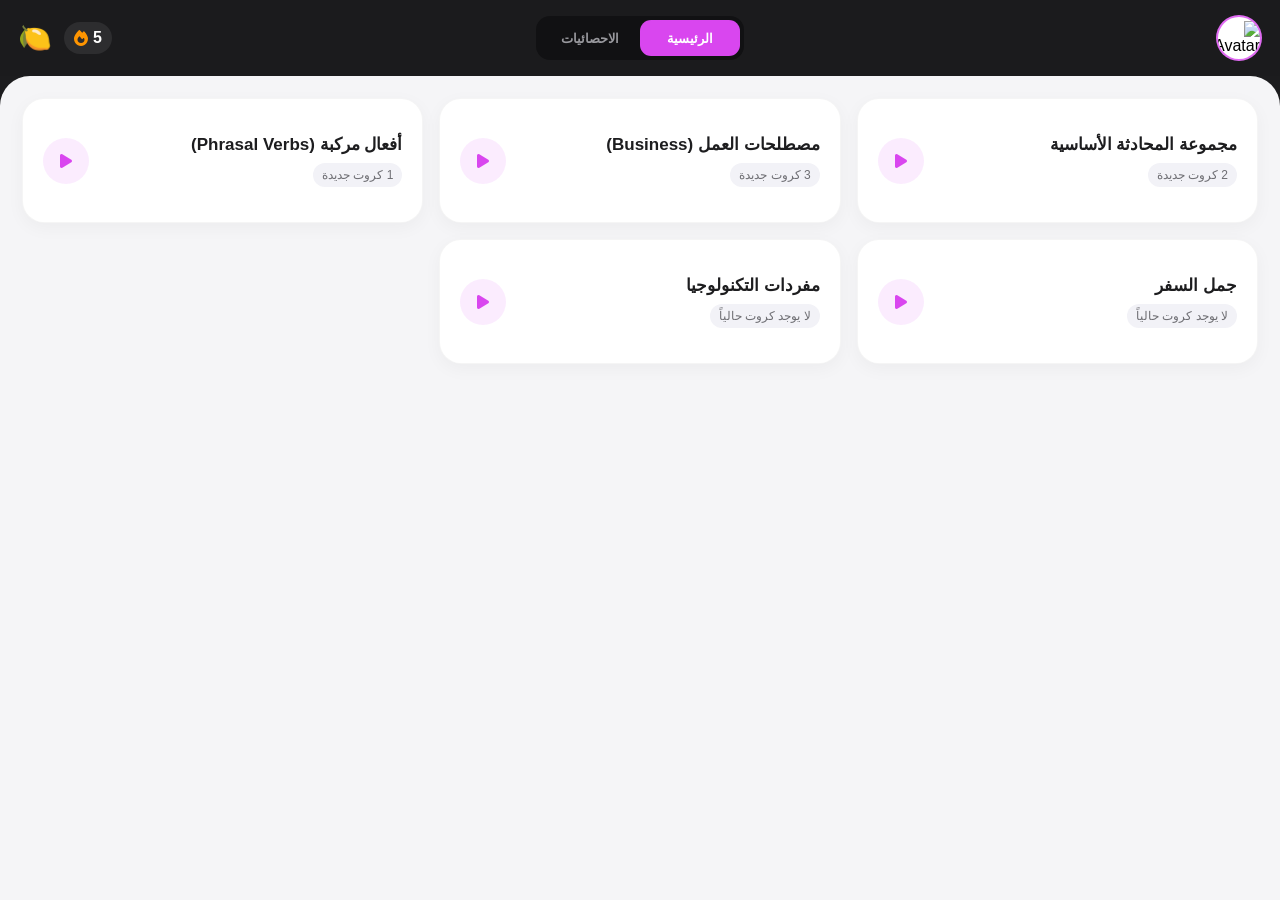
==== dashboard/index.html @ ae21d2ec "Add files via upload" ====
<!doctype html>
<html lang="ar" dir="rtl">

<head>
    <meta charset="UTF-8">
    <meta name="viewport" content="width=device-width,initial-scale=1.0">
    <link rel="stylesheet" href="style.css">
    <link rel="stylesheet" href="https://cdnjs.cloudflare.com/ajax/libs/font-awesome/6.4.0/css/all.min.css">
    <title>Dashboard</title>
</head>

<body>
    <main class="app dashboard">
        <header class="dashboard-header">
            <div class="profile"><button class="avatar" onclick="toggleProfile()"><img
                        src="https://api.dicebear.com/7.x/avataaars/svg?seed=Felix&backgroundColor=b6e3f4"
                        alt="Avatar"></button>
                <div id="profileMenu" class="profile-menu hidden"><button><i
                            class="fa-solid fa-gear"></i>الإعدادات</button><button onclick="openSubscription()"><i
                            class="fa-solid fa-crown"></i>الإشتراكات</button>
                    <div class="divider"></div><button class="logout" onclick="logout()"><i
                            class="fa-solid fa-arrow-right-from-bracket"></i>تسجيل الخروج</button>
                </div>
            </div>
            <div class="tabs">
                <div id="indicator" class="indicator"></div><button id="homeBtn" class="active"
                    onclick="switchTab('home')">الرئيسية</button><button id="statsBtn"
                    onclick="switchTab('stats')">الاحصائيات</button>
            </div>
            <div class="brand">
                <div class="streak"><span>5</span><i class="fa-solid fa-fire"></i></div>
                <div class="logo">🍋</div>
            </div>
        </header>
        <section class="dashboard-body">
            <div id="homePanel" class="tab-panel">
                <div id="decks" class="decks"></div>
            </div>
            <div id="statsPanel" class="tab-panel hidden">
                <div class="stats">
                    <div class="stats-icon"><i class="fa-solid fa-chart-pie"></i></div>
                    <h2>إحصائيات اليوم</h2>
                    <p>تابع تقدمك واستمر في التعلم</p>
                    <div class="stats-card">
                        <div class="stat"><span>انت ذاكرت</span><strong id="cards">0 <small>كارت</small></strong></div>
                        <div class="stat-divider"></div>
                        <div class="stat"><span>انت حفظت</span><strong id="words">0 <small>كلمة</small></strong></div>
                    </div>
                    <div class="achievement-card">
                        <div class="achievement-profile"><img
                                src="https://api.dicebear.com/7.x/avataaars/svg?seed=Felix&backgroundColor=b6e3f4"
                                alt="Profile">
                            <h3 id="profile-name">اسم المستخدم</h3>
                            <p id="profile-level">Level 1 🔥</p>
                        </div>
                        <div class="achievement-list"><span>🔥 5 أيام متتالية</span><span>📚 <b
                                    id="achievementCards">0</b> كارت</span><span>🧠 <b id="achievementWords">0</b>
                                كلمة</span></div><button class="share-button" onclick="shareProgress()"><i
                                class="fa-solid fa-share-nodes"></i><span>مشاركة الإنجازات</span></button>
                    </div>
                </div>
            </div>
        </section>
        <div id="subscription" class="modal-backdrop hidden" onclick="closeSubscription(event)">
            <div class="modal" onclick="event.stopPropagation()"><button class="close" onclick="closeSubscription()"><i
                        class="fa-solid fa-xmark"></i></button>
                <div class="modal-head"><i class="fa-solid fa-crown"></i>
                    <h2>اشترك الآن</h2>
                    <p>افتح كل المميزات وانطلق في تعلمك</p>
                </div>
                <div class="plans">
                    <div class="plan">
                        <div class="plan-head"><span>مجاني</span><span>0$</span></div>
                        <ul>
                            <li>✓ كارتين فقط في اليوم</li>
                            <li>× إحصائيات محدودة</li>
                        </ul>
                    </div>
                    <div class="plan basic"><span class="badge">الأكثر طلباً</span>
                        <div class="plan-head"><span>أساسي</span><span>5$/mo</span></div>
                        <ul>
                            <li>✓ 100 كارت في اليوم</li>
                            <li>✓ أغلب المميزات متاحة</li>
                        </ul>
                    </div>
                    <div class="plan pro">
                        <div class="plan-head"><span>برو</span><span>10$/mo</span></div>
                        <ul>
                            <li>∞ عدد لا محدود من الكروت</li>
                            <li>★ كل المميزات المتقدمة</li>
                        </ul>
                    </div>
                </div>
            </div>
        </div>
    </main>
    <script src="script.js"></script>
</body>

</html>
---- dashboard/style.css ----
:root {
  --primary: #d946ef;
  --secondary: #a855f7;
  --primary-soft: rgba(217, 70, 239, .10);
  --bg: #f5f5f7;
  --surface: #fff;
  --text: #1d1d1f;
  --muted: #6e6e73;
  --border: rgba(0, 0, 0, .06);
  --ease: cubic-bezier(.22, 1, .36, 1)
}

* {
  box-sizing: border-box;
  -webkit-tap-highlight-color: transparent
}

html,
body {
  width: 100%;
  height: 100%;
  margin: 0
}

body {
  font-family: "SF Pro Rounded", "SF Rounded", -apple-system, BlinkMacSystemFont, "Segoe UI", sans-serif;
  background: var(--bg);
  color: var(--text);
  overflow: hidden
}

button,
input,
select {
  font: inherit
}

button {
  border: 0;
  cursor: pointer
}

button:active {
  transform: scale(.97)
}

a {
  text-decoration: none;
  color: inherit
}

.hidden {
  display: none !important
}

.app {
  width: 100%;
  height: 100%;
  min-height: 100dvh;
  overflow: hidden;
  background: var(--surface);
  position: relative
}

.screen {
  width: 100%;
  height: 100%;
  min-height: 100dvh;
  display: flex;
  flex-direction: column;
  animation: screenIn .55s var(--ease)
}

.page-shell {
  width: min(520px, 100%);
  height: 100%;
  margin: auto;
  padding: 24px;
  display: flex;
  flex-direction: column
}

.topbar {
  height: 48px;
  display: flex;
  align-items: center
}

.icon-btn {
  width: 42px;
  height: 42px;
  border-radius: 50%;
  background: #f2f2f7;
  color: var(--muted);
  display: grid;
  place-items: center;
  transition: .3s var(--ease)
}

.icon-btn:hover {
  background: #e5e5ea;
  transform: translateX(2px)
}

.brand-mark {
  width: 48px;
  height: 48px;
  border-radius: 17px;
  background: #fff;
  display: grid;
  place-items: center;
  box-shadow: 0 10px 28px rgba(0, 0, 0, .06);
  font-size: 24px
}

.center-head {
  text-align: center;
  margin: 22px 0 28px
}

.eyebrow {
  font-size: 10px;
  letter-spacing: 2px;
  font-weight: 800;
  color: #7c3aed;
  text-transform: uppercase;
  margin-bottom: 8px
}

h1,
h2,
h3,
p {
  margin: 0
}

.center-head h1 {
  font-size: 29px;
  line-height: 1.2;
  letter-spacing: -.8px
}

.center-head p {
  color: var(--muted);
  font-size: 14px;
  margin-top: 8px
}

.card {
  background: rgba(255, 255, 255, .88);
  border: 1px solid rgba(0, 0, 0, .045);
  border-radius: 24px;
  box-shadow: 0 14px 40px rgba(0, 0, 0, .055);
  padding: 20px
}

.stack {
  display: flex;
  flex-direction: column;
  gap: 14px
}

.field {
  display: flex;
  flex-direction: column;
  gap: 7px
}

.field label {
  font-size: 12px;
  font-weight: 700;
  color: var(--muted);
  padding: 0 10px
}

.input {
  width: 100%;
  height: 54px;
  border-radius: 17px;
  border: 1px solid transparent;
  background: #f2f2f7;
  outline: none;
  padding: 0 18px;
  text-align: center;
  color: var(--text);
  transition: .25s var(--ease)
}

.input:focus {
  background: #fff;
  border-color: rgba(217, 70, 239, .42);
  box-shadow: 0 0 0 5px rgba(217, 70, 239, .08);
  transform: translateY(-1px)
}

.row {
  display: flex;
  gap: 10px
}

.row>* {
  min-width: 0;
  flex: 1
}

.primary {
  width: 100%;
  min-height: 56px;
  border-radius: 18px;
  background: linear-gradient(135deg, var(--primary), var(--secondary));
  color: #fff;
  font-weight: 800;
  box-shadow: 0 14px 28px rgba(168, 85, 247, .22);
  transition: .3s var(--ease)
}

.primary:hover {
  transform: translateY(-2px);
  box-shadow: 0 18px 34px rgba(168, 85, 247, .28)
}

.secondary {
  width: 100%;
  min-height: 52px;
  border-radius: 18px;
  background: #f2f2f7;
  color: var(--muted);
  font-weight: 750
}

.actions {
  margin-top: auto;
  padding-top: 18px;
  display: flex;
  flex-direction: column;
  gap: 10px
}

.link {
  color: var(--primary);
  font-weight: 700;
  text-align: center;
  font-size: 13px
}

.choice {
  width: 100%;
  min-height: 58px;
  border-radius: 18px;
  background: #f2f2f7;
  color: var(--text);
  font-weight: 700;
  transition: .3s var(--ease)
}

.choice:hover {
  background: #e8e8ed;
  transform: translateY(-2px);
  box-shadow: 0 10px 24px rgba(0, 0, 0, .06)
}

.choice.selected {
  background: linear-gradient(135deg, var(--primary), var(--secondary));
  color: #fff;
  box-shadow: 0 12px 28px rgba(168, 85, 247, .25);
  transform: scale(1.02)
}

.hero {
  display: grid;
  place-items: center;
  flex: 1
}

.hero-icon {
  width: 104px;
  height: 104px;
  border-radius: 31px;
  background: #f2f2f7;
  display: grid;
  place-items: center;
  font-size: 45px;
  box-shadow: 0 16px 35px rgba(0, 0, 0, .06);
  animation: float 4s ease-in-out infinite
}

.grid3 {
  display: grid;
  grid-template-columns: repeat(3, 1fr);
  gap: 12px
}

.small-choice {
  aspect-ratio: 1;
  border-radius: 21px;
  background: #f2f2f7;
  color: #8e8e93;
  font-weight: 800;
  font-size: 25px;
  transition: .35s var(--ease)
}

.small-choice:hover {
  transform: translateY(-4px)
}

.small-choice.selected {
  background: linear-gradient(135deg, var(--primary), var(--secondary));
  color: #fff;
  box-shadow: 0 12px 30px rgba(168, 85, 247, .25);
  transform: scale(1.03)
}

.fade-up {
  animation: fadeUp .55s var(--ease)
}

@keyframes screenIn {
  from {
    opacity: 0;
    transform: translateY(14px) scale(.99)
  }

  to {
    opacity: 1;
    transform: none
  }
}

@keyframes fadeUp {
  from {
    opacity: 0;
    transform: translateY(18px)
  }

  to {
    opacity: 1;
    transform: none
  }
}

@keyframes float {

  0%,
  100% {
    transform: translateY(0)
  }

  50% {
    transform: translateY(-7px)
  }
}

@media(max-width:640px) {
  .page-shell {
    padding: 18px
  }

  .center-head {
    margin: 18px 0 22px
  }

  .center-head h1 {
    font-size: 25px
  }

  .card {
    padding: 17px;
    border-radius: 21px
  }
}

.dashboard {
  background: #1c1c1e;
  color: #fff;
  overflow: hidden;
  display: flex;
  flex-direction: column
}

.dashboard-header {
  height: 76px;
  padding: 12px 18px;
  display: grid;
  grid-template-columns: 1fr auto 1fr;
  align-items: center;
  gap: 16px;
  background: rgba(28, 28, 30, .92);
  backdrop-filter: blur(24px);
  z-index: 10
}

.profile {
  position: relative;
  justify-self: start
}

.avatar {
  width: 46px;
  height: 46px;
  border-radius: 50%;
  overflow: hidden;
  background: #fff;
  border: 2px solid rgba(217, 70, 239, .8);
  padding: 0;
  transition: .3s var(--ease)
}

.avatar:hover {
  transform: scale(1.05);
  box-shadow: 0 8px 20px rgba(217, 70, 239, .22)
}

.avatar img {
  width: 100%;
  height: 100%;
  object-fit: cover
}

.profile-menu {
  position: absolute;
  top: 58px;
  right: 0;
  width: 235px;
  padding: 9px;
  border-radius: 22px;
  background: rgba(255, 255, 255, .72);
  color: #1d1d1f;
  backdrop-filter: blur(22px) saturate(150%);
  -webkit-backdrop-filter: blur(22px) saturate(150%);
  border: 1px solid rgba(255, 255, 255, .75);
  box-shadow: 0 22px 55px rgba(0, 0, 0, .24);
  z-index: 999;
  animation: menuIn .3s var(--ease)
}

.profile-menu button {
  width: 100%;
  padding: 12px;
  border-radius: 12px;
  background: transparent;
  color: #1d1d1f;
  display: flex;
  gap: 10px;
  align-items: center;
  text-align: right
}

.profile-menu button:hover {
  background: #f2f2f7
}

.profile-menu .logout {
  color: #ff3b30
}

.divider {
  height: 1px;
  background: #e5e5ea;
  margin: 5px 0
}

.tabs {
  position: relative;
  display: flex;
  padding: 4px;
  border-radius: 14px;
  background: rgba(0, 0, 0, .35)
}

.tabs button {
  position: relative;
  z-index: 2;
  width: 100px;
  height: 36px;
  border-radius: 11px;
  background: transparent;
  color: #98989d;
  font-weight: 700;
  font-size: 13px
}

.tabs button.active {
  color: #fff
}

.indicator {
  position: absolute;
  top: 4px;
  right: 4px;
  width: 100px;
  height: 36px;
  border-radius: 11px;
  background: var(--primary);
  transition: .45s var(--ease)
}

.brand {
  justify-self: end;
  display: flex;
  align-items: center;
  gap: 12px
}

.streak {
  display: flex;
  gap: 5px;
  align-items: center;
  padding: 7px 10px;
  border-radius: 999px;
  background: rgba(255, 255, 255, .08);
  font-weight: 700
}

.streak i {
  color: #ff9500
}

.logo {
  font-size: 27px;
  animation: float 3s ease-in-out infinite
}

.dashboard-body {
  flex: 1;
  position: relative;
  min-height: 0;
  background: #f5f5f7;
  color: #1d1d1f;
  border-radius: 30px 30px 0 0;
  overflow: hidden
}

.tab-panel {
  width: 100%;
  height: 100%;
  overflow: auto;
  padding: 22px;
  transition: .3s var(--ease)
}

.tab-panel.exit {
  opacity: 0;
  transform: translateY(10px) scale(.99)
}

.tab-panel.enter {
  animation: tabIn .38s var(--ease)
}

.decks {
  display: grid;
  grid-template-columns: repeat(3, minmax(0, 1fr));
  gap: 16px;
  max-width: 1400px;
  margin: auto
}

.deck {
  min-height: 125px;
  padding: 20px;
  border-radius: 22px;
  background: #fff;
  border: 1px solid rgba(0, 0, 0, .04);
  box-shadow: 0 5px 18px rgba(0, 0, 0, .04);
  display: flex;
  align-items: center;
  justify-content: space-between;
  cursor: pointer;
  transition: .35s var(--ease)
}

.deck:hover {
  transform: translateY(-5px);
  box-shadow: 0 18px 40px rgba(0, 0, 0, .09)
}

.deck h3 {
  font-size: 17px;
  margin-bottom: 8px
}

.count {
  display: inline-flex;
  padding: 5px 9px;
  border-radius: 999px;
  background: #f2f2f7;
  color: #6e6e73;
  font-size: 12px
}

.play {
  width: 46px;
  height: 46px;
  flex-shrink: 0;
  border-radius: 50%;
  background: var(--primary-soft);
  color: var(--primary);
  display: grid;
  place-items: center;
  transition: .3s var(--ease)
}

.deck:hover .play {
  transform: scale(1.08)
}

.stats {
  height: 100%;
  display: flex;
  flex-direction: column;
  align-items: center;
  text-align: center;
  justify-content: center
}

.stats-icon {
  width: 72px;
  height: 72px;
  border-radius: 22px;
  background: var(--primary-soft);
  color: var(--primary);
  display: grid;
  place-items: center;
  font-size: 30px;
  margin-bottom: 18px
}

.stats h2 {
  font-size: 26px
}

.stats p {
  color: #8e8e93;
  margin-top: 8px
}

.stats-card {
  width: min(850px, 100%);
  padding: 35px;
  border-radius: 28px;
  background: #fff;
  margin-top: 30px;
  display: flex;
  align-items: center;
  box-shadow: 0 10px 30px rgba(0, 0, 0, .05)
}

.stat {
  flex: 1;
  display: flex;
  flex-direction: column;
  gap: 10px
}

.stat strong {
  font-size: 42px;
  color: var(--primary)
}

.stat small {
  font-size: 16px;
  color: #6e6e73;
  font-weight: 500
}

.stat-divider {
  width: 1px;
  height: 70px;
  background: #d8d8dc
}

.achievement-card {
  width: min(850px, 100%);
  margin-top: 16px;
  padding: 20px 22px;
  border-radius: 26px;
  background: rgba(255, 255, 255, .9);
  border: 1px solid rgba(0, 0, 0, .05);
  box-shadow: 0 12px 32px rgba(0, 0, 0, .05);
  display: flex;
  align-items: center;
  gap: 20px;
  text-align: right
}

.achievement-profile {
  display: flex;
  align-items: center;
  gap: 12px;
  min-width: 250px
}

.achievement-profile img {
  width: 58px;
  height: 58px;
  border-radius: 50%;
  border: 2px solid rgba(217, 70, 239, .45);
  background: #f2f2f7
}

.achievement-profile div {
  display: flex;
  flex-direction: column;
  gap: 5px
}

.achievement-profile h3 {
  font-size: 16px;
  color: #1d1d1f;
  margin: 0
}

.achievement-profile p {
  font-size: 12px;
  color: #6e6e73;
  margin: 0
}

.achievement-list {
  flex: 1;
  display: flex;
  flex-wrap: wrap;
  justify-content: center;
  gap: 8px
}

.achievement-list span {
  padding: 9px 12px;
  border-radius: 999px;
  background: #f2f2f7;
  color: #5f5f64;
  font-size: 12px;
  font-weight: 700
}

.share-button {
  height: 46px;
  padding: 0 16px;
  border-radius: 15px;
  background: linear-gradient(135deg, var(--primary), var(--secondary));
  color: #fff;
  font-weight: 800;
  display: flex;
  align-items: center;
  gap: 8px;
  white-space: nowrap;
  box-shadow: 0 10px 22px rgba(168, 85, 247, .2);
  transition: .3s var(--ease)
}

.share-button:hover {
  transform: translateY(-2px)
}

.modal-backdrop {
  position: absolute;
  inset: 0;
  background: rgba(0, 0, 0, .48);
  backdrop-filter: blur(13px);
  -webkit-backdrop-filter: blur(13px);
  display: flex;
  align-items: flex-end;
  justify-content: center;
  padding: 18px;
  z-index: 100;
  animation: modalBg .35s ease
}

.modal {
  width: min(650px, 100%);
  max-height: 92%;
  overflow: auto;
  background: rgba(255, 255, 255, .96);
  color: #1d1d1f;
  border-radius: 30px;
  padding: 26px;
  box-shadow: 0 30px 80px rgba(0, 0, 0, .25);
  animation: modalIn .5s var(--ease);
  position: relative
}

.close {
  position: absolute;
  left: 18px;
  top: 18px;
  width: 36px;
  height: 36px;
  border-radius: 50%;
  background: #f2f2f7;
  color: #6e6e73
}

.modal-head {
  text-align: center;
  margin-bottom: 20px
}

.modal-head i {
  font-size: 36px;
  color: #f2b800;
  margin-bottom: 8px
}

.plans {
  display: grid;
  gap: 12px
}

.plan {
  padding: 17px;
  border-radius: 19px;
  border: 2px solid #e5e5ea
}

.plan.basic {
  border-color: var(--primary);
  background: #faf4ff
}

.plan.pro {
  background: #1d1d1f;
  color: #fff;
  border-color: #1d1d1f
}

.plan-head {
  display: flex;
  justify-content: space-between;
  font-weight: 800;
  margin-bottom: 8px
}

.plan ul {
  padding: 0;
  margin: 0;
  list-style: none;
  color: #6e6e73;
  font-size: 13px;
  line-height: 1.8
}

.plan.pro ul {
  color: #d1d1d6
}

.badge {
  display: inline-block;
  background: var(--primary);
  color: #fff;
  font-size: 10px;
  padding: 3px 7px;
  border-radius: 999px;
  margin-bottom: 6px
}

@keyframes menuIn {
  from {
    opacity: 0;
    transform: translateY(-7px) scale(.96)
  }

  to {
    opacity: 1;
    transform: none
  }
}

@keyframes tabIn {
  from {
    opacity: 0;
    transform: translateY(12px)
  }

  to {
    opacity: 1;
    transform: none
  }
}

@keyframes modalBg {
  from {
    opacity: 0
  }

  to {
    opacity: 1
  }
}

@keyframes modalIn {
  from {
    opacity: 0;
    transform: translateY(35px) scale(.97)
  }

  to {
    opacity: 1;
    transform: none
  }
}

@media(max-width:900px) {
  .decks {
    grid-template-columns: repeat(2, minmax(0, 1fr))
  }
}

@media(max-width:640px) {
  .achievement-card {
    flex-direction: column;
    align-items: stretch;
    text-align: center
  }

  .achievement-profile {
    justify-content: center;
    min-width: 0
  }

  .achievement-list {
    justify-content: center
  }

  .share-button {
    justify-content: center;
    width: 100%
  }

  .dashboard-header {
    height: 70px;
    padding: 10px 12px;
    gap: 6px
  }

  .tabs button,
  .indicator {
    width: 78px
  }

  .tabs button {
    font-size: 11px
  }

  .brand {
    gap: 7px
  }

  .logo {
    font-size: 22px
  }

  .streak {
    padding: 6px 8px
  }

  .tab-panel {
    padding: 16px
  }

  .decks {
    grid-template-columns: 1fr
  }

  .stats-card {
    padding: 25px 15px
  }

  .modal {
    border-radius: 28px 28px 0 0;
    padding: 22px
  }

  .modal-backdrop {
    padding: 0
  }
}
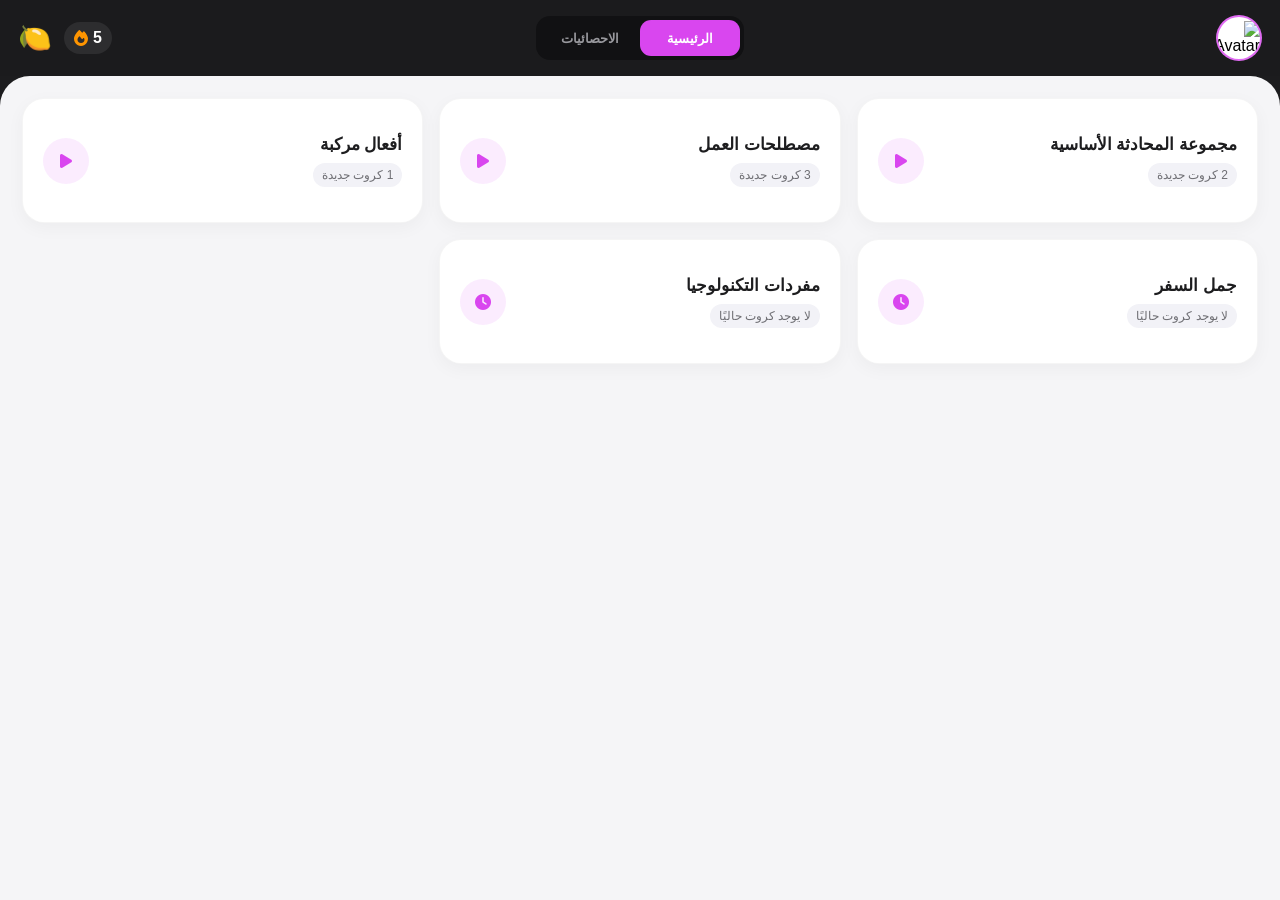
==== commit 8222fcc9: "Refresh responsive frontend and onboarding UI" ====
--- a/dashboard/index.html
+++ b/dashboard/index.html
@@ -94,7 +94,9 @@
             </div>
         </div>
     </main>
+    <script src="../assets/scripts/storage.js"></script>
+    <script src="../data/decks.js"></script>
     <script src="script.js"></script>
 </body>
 
-</html>+</html>
--- a/dashboard/style.css
+++ b/dashboard/style.css
@@ -974,4 +974,5 @@
   .modal-backdrop {
     padding: 0
   }
-}+}
+
